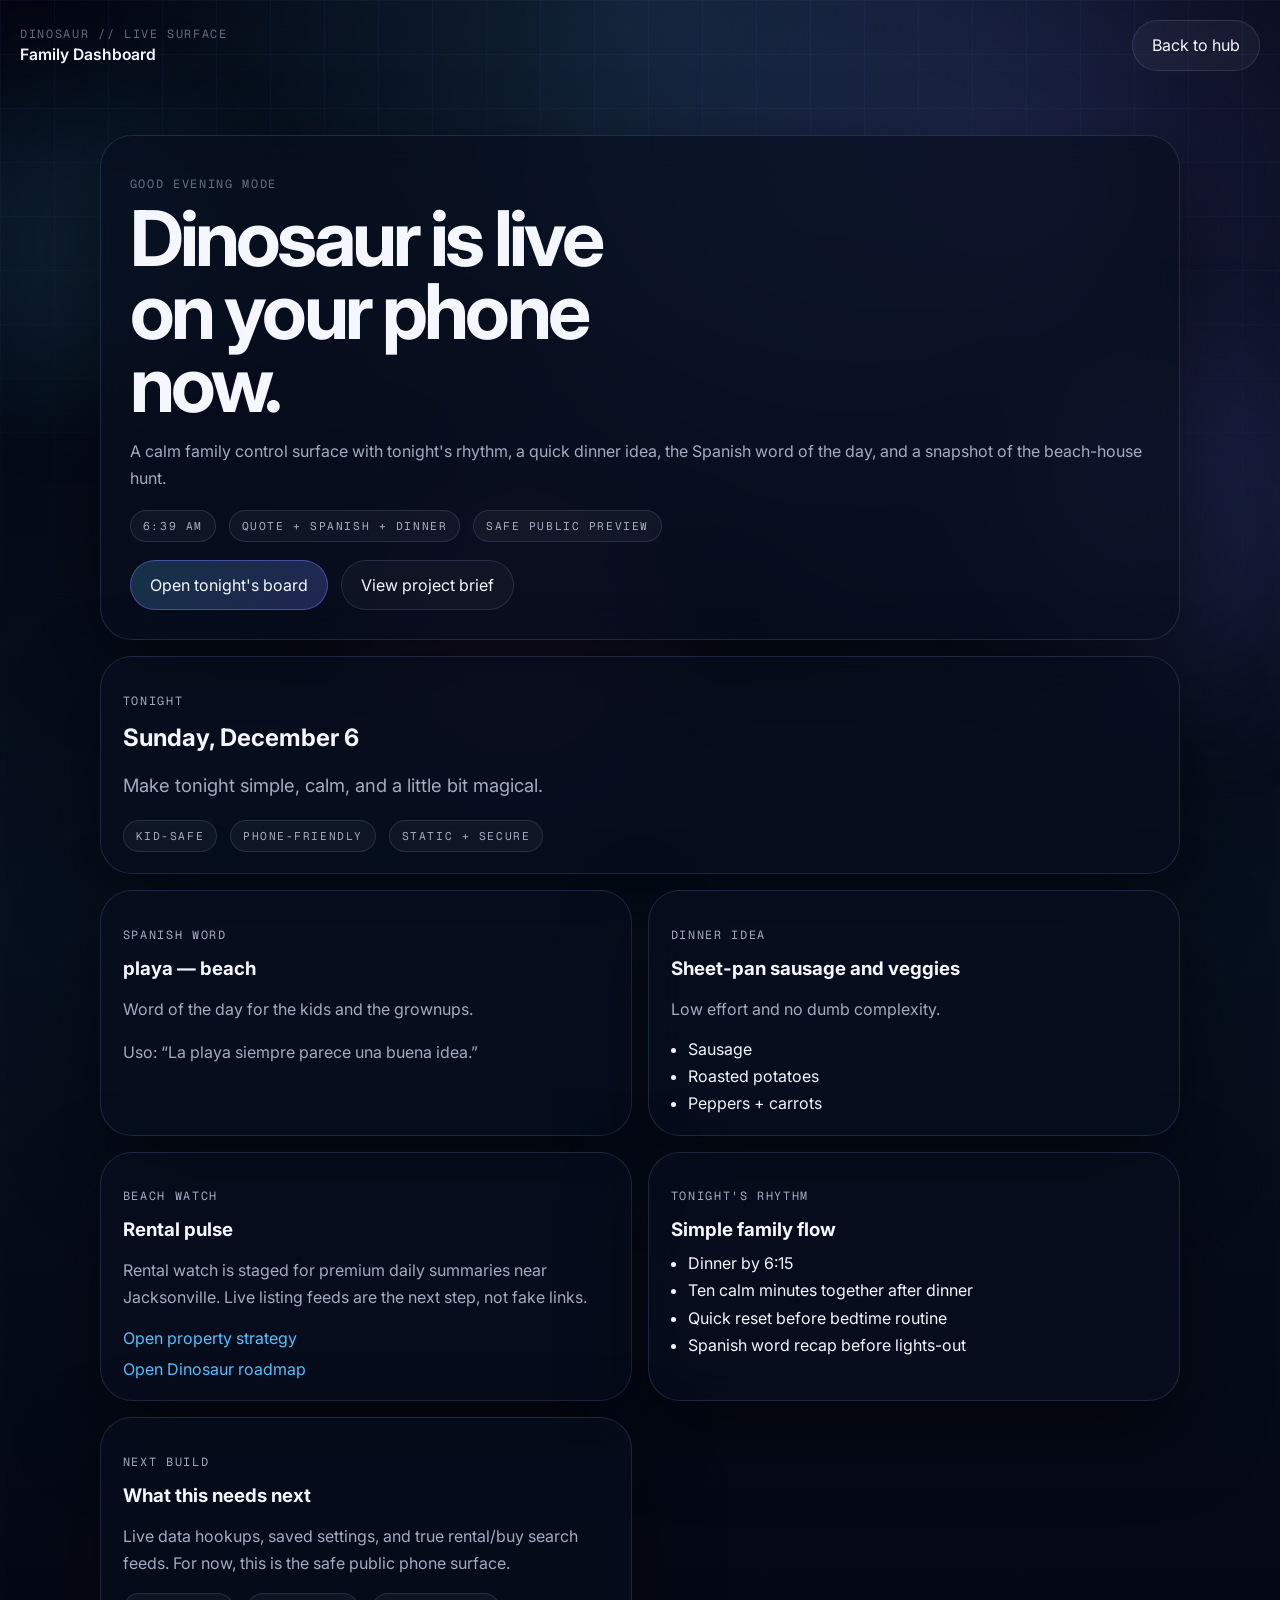
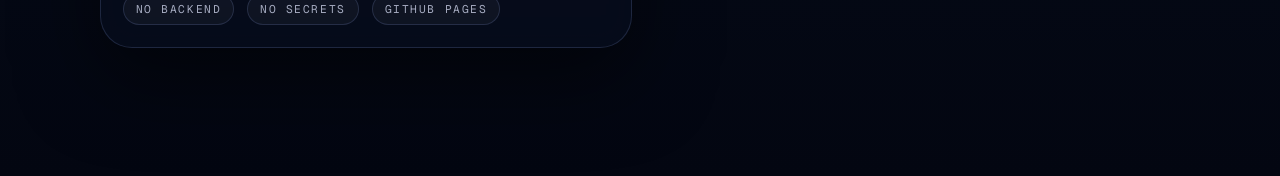
==== dinosaur.html @ cd4adabe "Launch phone-ready Dinosaur live surface" ====
<!DOCTYPE html>
<html lang="en">
  <head>
    <meta charset="UTF-8" />
    <meta name="viewport" content="width=device-width, initial-scale=1.0" />
    <title>Dinosaur • Family Dashboard</title>
    <meta
      name="description"
      content="Phone-friendly live Dinosaur surface with family rhythm, quote, Spanish word, dinner, and beach watch snapshots."
    />
    <link rel="preconnect" href="https://fonts.googleapis.com" />
    <link rel="preconnect" href="https://fonts.gstatic.com" crossorigin />
    <link
      href="https://fonts.googleapis.com/css2?family=Inter:wght@400;500;600;700;800&family=Geist+Mono:wght@400;500;700&display=swap"
      rel="stylesheet"
    />
    <link rel="stylesheet" href="./assets/styles.css" />
  </head>
  <body>
    <div class="background-shell" aria-hidden="true">
      <div class="orb orb-a"></div>
      <div class="orb orb-b"></div>
      <div class="orb orb-c"></div>
      <div class="grid-glow"></div>
      <div class="scanlines"></div>
    </div>

    <header class="topbar">
      <div class="brand-lockup">
        <span class="brand-kicker">DINOSAUR // LIVE SURFACE</span>
        <span class="brand-name">Family Dashboard</span>
      </div>
      <a class="top-cta" href="./index.html">Back to hub</a>
    </header>

    <main>
      <section class="dinosaur-shell">
        <section class="dinosaur-hero">
          <p class="section-label">Good evening mode</p>
          <h1>Dinosaur is live on your phone now.</h1>
          <p class="dinosaur-subtitle">
            A calm family control surface with tonight's rhythm, a quick dinner idea,
            the Spanish word of the day, and a snapshot of the beach-house hunt.
          </p>
          <div class="dinosaur-pill-row" id="dinosaur-meta"></div>
          <div class="dinosaur-hero-actions">
            <a class="button button-primary" href="#dinosaur-grid">Open tonight's board</a>
            <a class="button button-secondary" href="./project.html?idea=dinosaur-dashboard">View project brief</a>
          </div>
        </section>

        <section class="dinosaur-grid" id="dinosaur-grid">
          <article class="dino-card dino-card-feature">
            <p class="section-label">Tonight</p>
            <h2 id="dino-date"></h2>
            <p id="dino-quote" class="dino-feature-copy"></p>
            <div class="dino-tag-row">
              <span class="project-status-pill">Kid-safe</span>
              <span class="project-status-pill">Phone-friendly</span>
              <span class="project-status-pill">Static + secure</span>
            </div>
          </article>

          <article class="dino-card">
            <p class="section-label">Spanish word</p>
            <h3 id="dino-spanish-word"></h3>
            <p id="dino-spanish-meaning"></p>
            <p id="dino-spanish-usage" class="dino-muted"></p>
          </article>

          <article class="dino-card">
            <p class="section-label">Dinner idea</p>
            <h3 id="dino-dinner-title"></h3>
            <p id="dino-dinner-description"></p>
            <ul class="dino-list" id="dino-dinner-list"></ul>
          </article>

          <article class="dino-card">
            <p class="section-label">Beach watch</p>
            <h3>Rental pulse</h3>
            <p id="dino-rental-summary"></p>
            <div class="dino-link-stack">
              <a href="./project.html?idea=beach-house-hunter">Open property strategy</a>
              <a href="./project.html?idea=dinosaur-dashboard">Open Dinosaur roadmap</a>
            </div>
          </article>

          <article class="dino-card">
            <p class="section-label">Tonight's rhythm</p>
            <h3>Simple family flow</h3>
            <ul class="dino-list" id="dino-rhythm-list"></ul>
          </article>

          <article class="dino-card">
            <p class="section-label">Next build</p>
            <h3>What this needs next</h3>
            <p>
              Live data hookups, saved settings, and true rental/buy search feeds. For now,
              this is the safe public phone surface.
            </p>
            <div class="dino-tag-row">
              <span class="project-status-pill">No backend</span>
              <span class="project-status-pill">No secrets</span>
              <span class="project-status-pill">GitHub Pages</span>
            </div>
          </article>
        </section>
      </section>
    </main>

    <script src="./assets/dinosaur.js"></script>
  </body>
</html>
---- assets/styles.css ----
:root {
  color-scheme: dark;
  --bg: #050816;
  --bg-2: #0b1227;
  --panel: rgba(8, 14, 30, 0.68);
  --panel-strong: rgba(10, 18, 37, 0.92);
  --text: #f5f7ff;
  --muted: rgba(226, 232, 255, 0.72);
  --soft: rgba(226, 232, 255, 0.44);
  --line: rgba(153, 178, 255, 0.16);
  --line-strong: rgba(153, 178, 255, 0.3);
  --glow-blue: #56c2ff;
  --glow-violet: #7c7cff;
  --glow-pink: #fe5fdd;
  --glow-green: #7df6c9;
  --shadow: 0 30px 80px rgba(0, 0, 0, 0.5);
  --radius: 24px;
  --radius-sm: 18px;
  --max: 1240px;
}

* {
  box-sizing: border-box;
}

html {
  scroll-behavior: smooth;
}

body {
  margin: 0;
  min-height: 100vh;
  font-family: 'Inter', system-ui, sans-serif;
  background:
    radial-gradient(circle at top, rgba(86, 194, 255, 0.15), transparent 30%),
    radial-gradient(circle at 80% 10%, rgba(124, 124, 255, 0.18), transparent 28%),
    linear-gradient(180deg, #030611 0%, #07101f 52%, #030611 100%);
  color: var(--text);
  overflow-x: hidden;
}

.hidden {
  display: none !important;
}

button,
a {
  font: inherit;
}

.background-shell {
  inset: 0;
  pointer-events: none;
  position: fixed;
  z-index: -1;
}

.orb {
  position: absolute;
  border-radius: 999px;
  filter: blur(60px);
  opacity: 0.5;
}

.orb-a {
  top: 6rem;
  left: -4rem;
  width: 18rem;
  height: 18rem;
  background: rgba(86, 194, 255, 0.22);
}

.orb-b {
  top: 22rem;
  right: -5rem;
  width: 22rem;
  height: 22rem;
  background: rgba(124, 124, 255, 0.2);
}

.orb-c {
  bottom: 8rem;
  left: 28%;
  width: 20rem;
  height: 20rem;
  background: rgba(254, 95, 221, 0.12);
}

.grid-glow {
  position: absolute;
  inset: 0;
  background-image:
    linear-gradient(rgba(110, 143, 255, 0.08) 1px, transparent 1px),
    linear-gradient(90deg, rgba(110, 143, 255, 0.08) 1px, transparent 1px);
  background-size: 54px 54px;
  mask-image: linear-gradient(180deg, rgba(255, 255, 255, 0.7), transparent 90%);
}

.scanlines {
  position: absolute;
  inset: 0;
  background: linear-gradient(
    180deg,
    rgba(255, 255, 255, 0.03) 0%,
    rgba(255, 255, 255, 0) 4%,
    rgba(255, 255, 255, 0) 96%,
    rgba(255, 255, 255, 0.03) 100%
  );
  background-size: 100% 8px;
  opacity: 0.18;
}

.topbar,
.hero,
.controls-panel,
.ideas-section {
  width: min(calc(100% - 2rem), var(--max));
  margin: 0 auto;
}

.topbar {
  display: flex;
  justify-content: space-between;
  align-items: center;
  padding: 1.25rem 0 0;
}

.brand-lockup {
  display: flex;
  flex-direction: column;
  gap: 0.25rem;
}

.brand-kicker,
.section-label,
.card-category,
.card-priority,
.modal-kicker,
.filter-chip,
.status-pill {
  font-family: 'Geist Mono', ui-monospace, monospace;
  letter-spacing: 0.14em;
  text-transform: uppercase;
}

.brand-kicker,
.section-label,
.modal-kicker {
  color: var(--soft);
  font-size: 0.74rem;
}

.brand-name {
  font-size: 0.98rem;
  font-weight: 600;
}

.top-cta,
.button {
  border: 1px solid var(--line);
  color: var(--text);
  text-decoration: none;
  padding: 0.9rem 1.2rem;
  border-radius: 999px;
  background: rgba(255, 255, 255, 0.04);
  transition: transform 160ms ease, border-color 160ms ease, background 160ms ease;
}

.top-cta:hover,
.button:hover,
.filter-chip:hover,
.idea-card:hover,
.modal-close:hover {
  transform: translateY(-2px);
}

main {
  padding: 2rem 0 4rem;
}

.hero {
  display: grid;
  grid-template-columns: 1.15fr 0.85fr;
  gap: 1.5rem;
  align-items: stretch;
  padding: 3.5rem 0 2rem;
}

.hero-copy,
.hero-panel,
.controls-panel,
.idea-card,
.modal-card {
  backdrop-filter: blur(18px);
  background: var(--panel);
  border: 1px solid var(--line);
  box-shadow: var(--shadow);
}

.hero-copy,
.hero-panel {
  border-radius: 32px;
  padding: 2rem;
}

.eyebrow,
.hero-text,
.section-copy,
.card-body p,
.hero-panel-footer p,
.modal-summary,
.modal-sections p {
  color: var(--muted);
}

.hero h1 {
  margin: 0.75rem 0 1rem;
  font-size: clamp(3rem, 8vw, 6.6rem);
  line-height: 0.94;
  letter-spacing: -0.06em;
  max-width: 10ch;
}

.hero-text {
  max-width: 58ch;
  font-size: 1.06rem;
  line-height: 1.7;
}

.hero-actions {
  display: flex;
  flex-wrap: wrap;
  gap: 0.85rem;
  margin-top: 1.75rem;
}

.button {
  cursor: pointer;
}

.button-primary {
  background: linear-gradient(135deg, rgba(86, 194, 255, 0.2), rgba(124, 124, 255, 0.24));
  border-color: rgba(124, 124, 255, 0.45);
}

.button-secondary {
  background: rgba(255, 255, 255, 0.03);
}

.hero-panel {
  display: flex;
  flex-direction: column;
  justify-content: space-between;
  gap: 1.2rem;
}

.hero-panel-header,
.card-header,
.card-footer,
.hero-metrics,
.section-heading,
.modal-meta {
  display: flex;
  gap: 0.9rem;
}

.hero-panel-header,
.card-header,
.card-footer,
.modal-meta {
  justify-content: space-between;
  align-items: center;
}

.status-pill,
.card-priority,
.card-stage,
.card-ready,
.modal-meta span {
  padding: 0.45rem 0.7rem;
  border-radius: 999px;
  border: 1px solid var(--line);
  background: rgba(255, 255, 255, 0.04);
  color: var(--muted);
  font-size: 0.7rem;
}

.hero-metrics {
  display: grid;
  grid-template-columns: repeat(3, minmax(0, 1fr));
}

.hero-metrics article {
  padding: 1rem;
  border-radius: 20px;
  background: rgba(255, 255, 255, 0.03);
  border: 1px solid rgba(255, 255, 255, 0.06);
}

.metric-label {
  display: block;
  color: var(--soft);
  margin-bottom: 0.55rem;
}

.metric-value {
  font-size: clamp(1.8rem, 3vw, 2.8rem);
}

.controls-panel,
.ideas-section {
  border-radius: 28px;
  padding: 1.5rem;
  margin-top: 1.5rem;
}

.filter-row {
  display: flex;
  flex-wrap: wrap;
  gap: 0.75rem;
  margin-top: 1rem;
}

.filter-chip {
  cursor: pointer;
  border: 1px solid var(--line);
  border-radius: 999px;
  padding: 0.75rem 1rem;
  color: var(--muted);
  background: rgba(255, 255, 255, 0.03);
}

.filter-chip.active {
  color: var(--text);
  border-color: rgba(124, 124, 255, 0.5);
  background: rgba(124, 124, 255, 0.16);
}

.section-heading {
  justify-content: space-between;
  align-items: end;
  margin-bottom: 1rem;
}

.section-heading h2,
.controls-panel h2 {
  margin: 0.35rem 0 0;
  font-size: clamp(1.8rem, 4vw, 2.8rem);
}

.section-copy {
  max-width: 38ch;
  line-height: 1.6;
}

.ideas-grid {
  display: grid;
  grid-template-columns: repeat(12, 1fr);
  gap: 1rem;
}

.idea-card {
  position: relative;
  overflow: hidden;
  grid-column: span 4;
  min-height: 290px;
  padding: 1.2rem;
  border-radius: var(--radius);
  text-align: left;
}

.card-link {
  display: block;
  color: inherit;
  text-decoration: none;
}

.card-glow {
  position: absolute;
  inset: auto -20% -35% auto;
  width: 12rem;
  height: 12rem;
  border-radius: 999px;
  filter: blur(50px);
  opacity: 0.22;
}

.idea-card h3 {
  margin: 0;
  font-size: 1.45rem;
  line-height: 1.1;
}

.card-body {
  position: relative;
  z-index: 1;
  margin-top: 1.1rem;
}

.card-body p {
  line-height: 1.7;
}

.card-header,
.card-footer {
  position: relative;
  z-index: 1;
}

.card-actions {
  position: relative;
  z-index: 1;
  display: flex;
  flex-wrap: wrap;
  gap: 0.75rem;
  margin-top: 1rem;
}

.card-action-primary,
.card-action-secondary {
  border-radius: 999px;
  border: 1px solid var(--line);
  background: rgba(255, 255, 255, 0.04);
  color: var(--text);
  padding: 0.7rem 0.95rem;
  text-decoration: none;
  cursor: pointer;
}

.card-action-primary {
  background: rgba(124, 124, 255, 0.16);
  border-color: rgba(124, 124, 255, 0.44);
}

.card-action-secondary {
  font: inherit;
}

.accent-cyan .card-glow {
  background: rgba(86, 194, 255, 0.95);
}

.accent-violet .card-glow,
.accent-blue .card-glow {
  background: rgba(124, 124, 255, 0.95);
}

.accent-emerald .card-glow {
  background: rgba(125, 246, 201, 0.95);
}

.accent-orange .card-glow {
  background: rgba(255, 173, 81, 0.9);
}

.accent-magenta .card-glow,
.accent-rose .card-glow {
  background: rgba(254, 95, 221, 0.88);
}

.accent-ice .card-glow {
  background: rgba(194, 245, 255, 0.88);
}

.modal-shell {
  position: fixed;
  inset: 0;
  display: grid;
  place-items: center;
  padding: 1rem;
}

.modal-shell.hidden {
  display: none;
}

.modal-backdrop {
  position: absolute;
  inset: 0;
  background: rgba(1, 4, 10, 0.76);
}

.modal-card {
  position: relative;
  width: min(760px, 100%);
  padding: 1.8rem;
  border-radius: 28px;
  background: var(--panel-strong);
  z-index: 1;
}

.modal-close {
  position: absolute;
  top: 1rem;
  right: 1rem;
  width: 2.4rem;
  height: 2.4rem;
  border-radius: 999px;
  border: 1px solid var(--line);
  background: rgba(255, 255, 255, 0.04);
  color: var(--text);
  cursor: pointer;
}

.modal-card h3 {
  margin: 0.4rem 0 0.7rem;
  font-size: clamp(2rem, 5vw, 3rem);
}

.modal-summary {
  font-size: 1.05rem;
  line-height: 1.7;
  max-width: 60ch;
}

.modal-meta {
  flex-wrap: wrap;
  justify-content: start;
  margin: 1rem 0 1.3rem;
}

.modal-sections {
  display: grid;
  gap: 1rem;
}

.modal-sections section {
  border-top: 1px solid rgba(255, 255, 255, 0.08);
  padding-top: 1rem;
}

.modal-sections h4 {
  margin: 0 0 0.5rem;
  font-size: 0.95rem;
}

.project-shell {
  width: min(calc(100% - 2rem), var(--max));
  margin: 0 auto;
  padding: 2rem 0 4rem;
}

.project-hero,
.project-panel {
  backdrop-filter: blur(18px);
  background: var(--panel);
  border: 1px solid var(--line);
  box-shadow: var(--shadow);
  border-radius: 32px;
}

.project-hero {
  position: relative;
  overflow: hidden;
  padding: 2rem;
}

.project-hero::after {
  content: '';
  position: absolute;
  right: -4rem;
  bottom: -5rem;
  width: 18rem;
  height: 18rem;
  border-radius: 999px;
  filter: blur(60px);
  opacity: 0.22;
}

.project-hero.accent-cyan::after { background: rgba(86, 194, 255, 0.95); }
.project-hero.accent-violet::after,
.project-hero.accent-blue::after { background: rgba(124, 124, 255, 0.95); }
.project-hero.accent-emerald::after { background: rgba(125, 246, 201, 0.95); }
.project-hero.accent-orange::after { background: rgba(255, 173, 81, 0.9); }
.project-hero.accent-magenta::after,
.project-hero.accent-rose::after { background: rgba(254, 95, 221, 0.88); }
.project-hero.accent-ice::after { background: rgba(194, 245, 255, 0.88); }

.project-overline,
.project-status-pill {
  font-family: 'Geist Mono', ui-monospace, monospace;
  letter-spacing: 0.14em;
  text-transform: uppercase;
}

.project-overline {
  color: var(--soft);
  font-size: 0.74rem;
}

.project-hero h1 {
  position: relative;
  z-index: 1;
  margin: 0.6rem 0 0.8rem;
  font-size: clamp(2.4rem, 6vw, 5rem);
  line-height: 0.95;
  letter-spacing: -0.05em;
  max-width: 12ch;
}

.project-summary,
.project-panel p {
  position: relative;
  z-index: 1;
  color: var(--muted);
  line-height: 1.7;
}

.project-status-row,
.project-cta-row {
  position: relative;
  z-index: 1;
  display: flex;
  flex-wrap: wrap;
  gap: 0.8rem;
}

.project-status-row {
  margin: 1.25rem 0;
}

.project-status-pill {
  padding: 0.5rem 0.75rem;
  border-radius: 999px;
  border: 1px solid var(--line);
  background: rgba(255, 255, 255, 0.04);
  color: var(--muted);
  font-size: 0.7rem;
}

.project-detail-grid {
  display: grid;
  grid-template-columns: repeat(2, minmax(0, 1fr));
  gap: 1rem;
  margin-top: 1rem;
}

.project-panel {
  padding: 1.4rem;
}

.project-panel h2 {
  margin: 0.35rem 0 0.7rem;
  font-size: 1.35rem;
}

.dinosaur-shell {
  width: min(calc(100% - 2rem), 1080px);
  margin: 0 auto;
  padding: 2rem 0 4rem;
}

.dinosaur-hero,
.dino-card {
  backdrop-filter: blur(18px);
  background: var(--panel);
  border: 1px solid var(--line);
  box-shadow: var(--shadow);
  border-radius: 32px;
}

.dinosaur-hero {
  padding: 1.8rem;
}

.dinosaur-hero h1 {
  margin: 0.45rem 0 0.75rem;
  font-size: clamp(2.4rem, 8vw, 4.8rem);
  line-height: 0.95;
  letter-spacing: -0.05em;
  max-width: 10ch;
}

.dinosaur-subtitle,
.dino-card p,
.dino-muted {
  color: var(--muted);
  line-height: 1.7;
}

.dinosaur-pill-row,
.dino-tag-row,
.dinosaur-hero-actions {
  display: flex;
  flex-wrap: wrap;
  gap: 0.8rem;
}

.dinosaur-pill-row,
.dinosaur-hero-actions {
  margin-top: 1.1rem;
}

.dinosaur-grid {
  display: grid;
  grid-template-columns: repeat(2, minmax(0, 1fr));
  gap: 1rem;
  margin-top: 1rem;
}

.dino-card {
  padding: 1.35rem;
}

.dino-card-feature {
  grid-column: span 2;
}

.dino-card h2,
.dino-card h3 {
  margin: 0.35rem 0 0.65rem;
}

.dino-feature-copy {
  font-size: 1.15rem;
  max-width: 48ch;
}

.dino-list {
  margin: 0.75rem 0 0;
  padding-left: 1.1rem;
  color: var(--text);
}

.dino-list li + li {
  margin-top: 0.45rem;
}

.dino-link-stack {
  display: flex;
  flex-direction: column;
  gap: 0.7rem;
  margin-top: 1rem;
}

.dino-link-stack a {
  color: var(--glow-blue);
  text-decoration: none;
}

@media (max-width: 1100px) {
  .hero {
    grid-template-columns: 1fr;
  }

  .ideas-grid {
    grid-template-columns: repeat(6, 1fr);
  }

  .idea-card {
    grid-column: span 3;
  }
}

@media (max-width: 780px) {
  .topbar {
    flex-direction: column;
    align-items: start;
    gap: 1rem;
  }

  .hero-copy,
  .hero-panel,
  .controls-panel,
  .ideas-section,
  .modal-card {
    padding: 1.25rem;
    border-radius: 24px;
  }

  .hero h1 {
    max-width: 12ch;
  }

  .hero-metrics {
    grid-template-columns: 1fr;
  }

  .section-heading {
    flex-direction: column;
    align-items: start;
  }

  .ideas-grid {
    grid-template-columns: 1fr;
  }

  .idea-card {
    grid-column: auto;
    min-height: 250px;
  }

  .project-hero,
  .project-panel {
    padding: 1.25rem;
    border-radius: 24px;
  }

  .project-detail-grid {
    grid-template-columns: 1fr;
  }

  .dinosaur-hero,
  .dino-card {
    padding: 1.2rem;
    border-radius: 24px;
  }

  .dinosaur-grid {
    grid-template-columns: 1fr;
  }

  .dino-card-feature {
    grid-column: auto;
  }
}
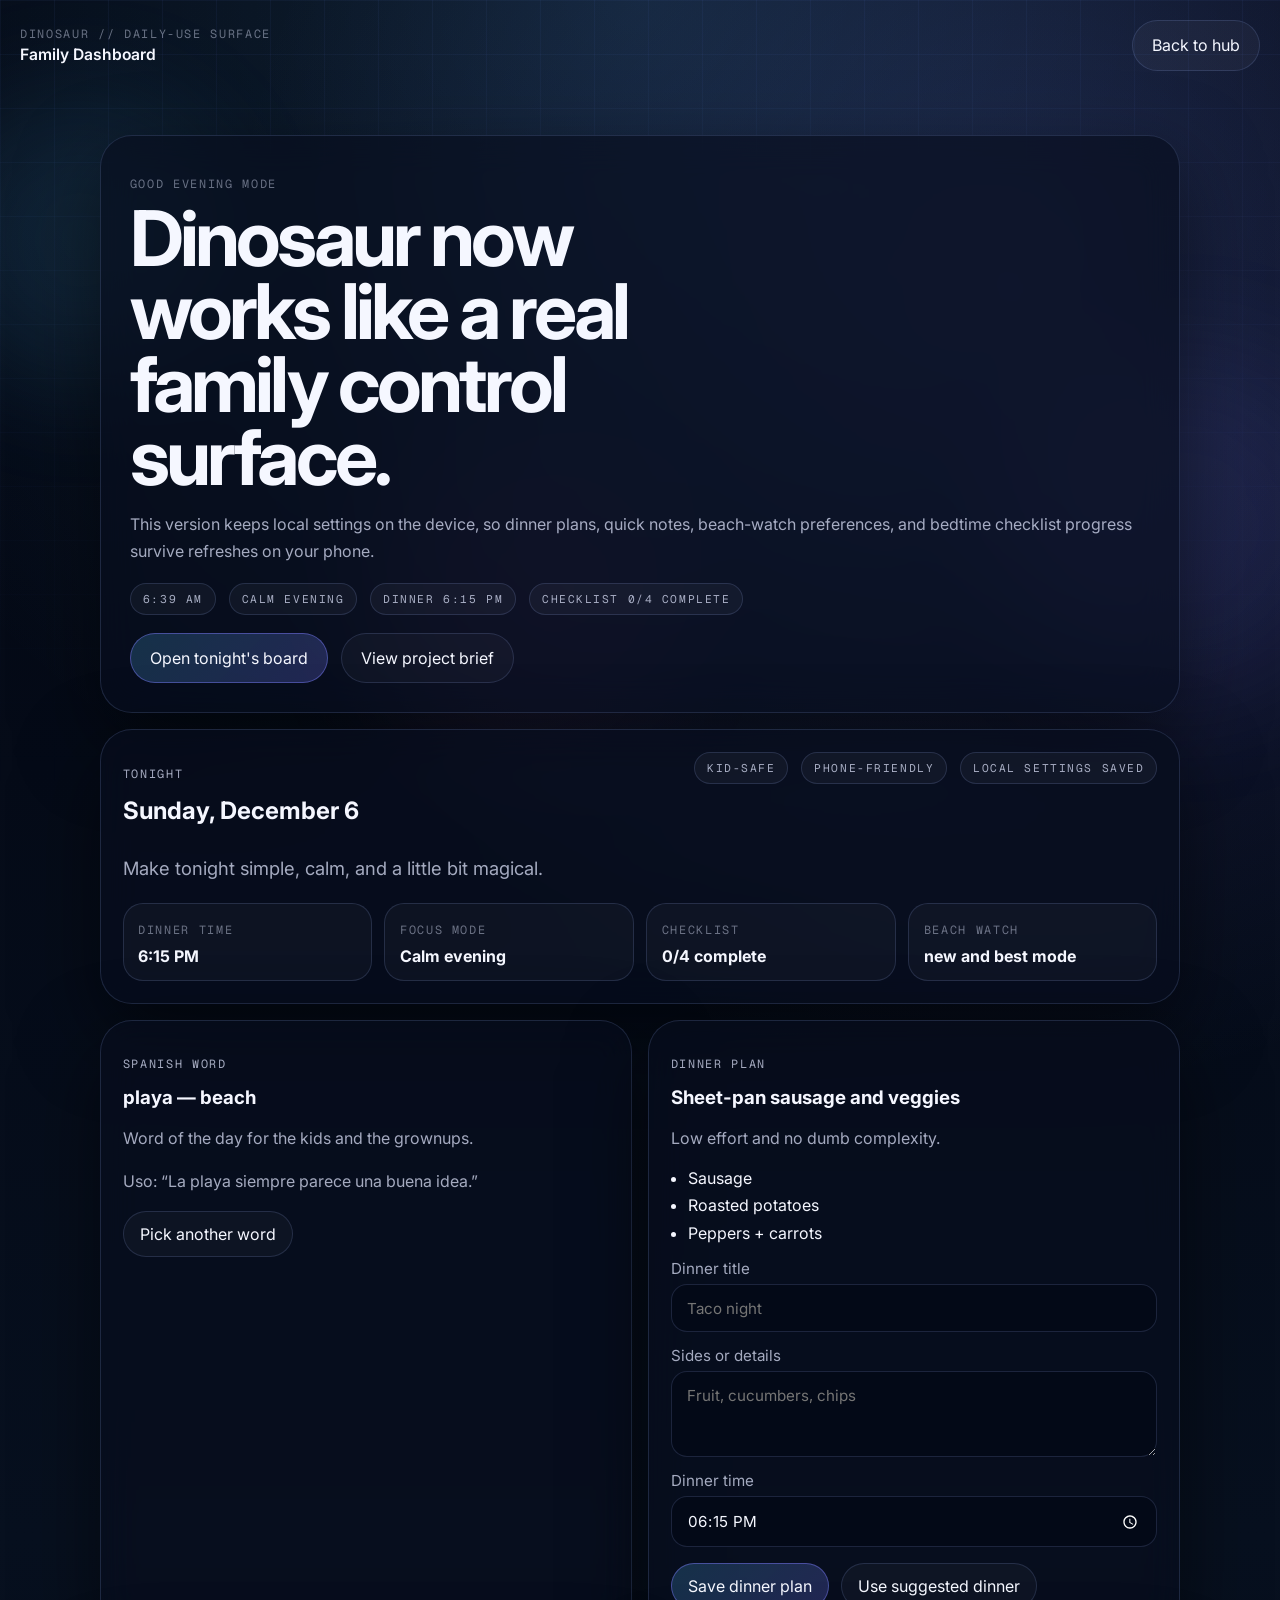
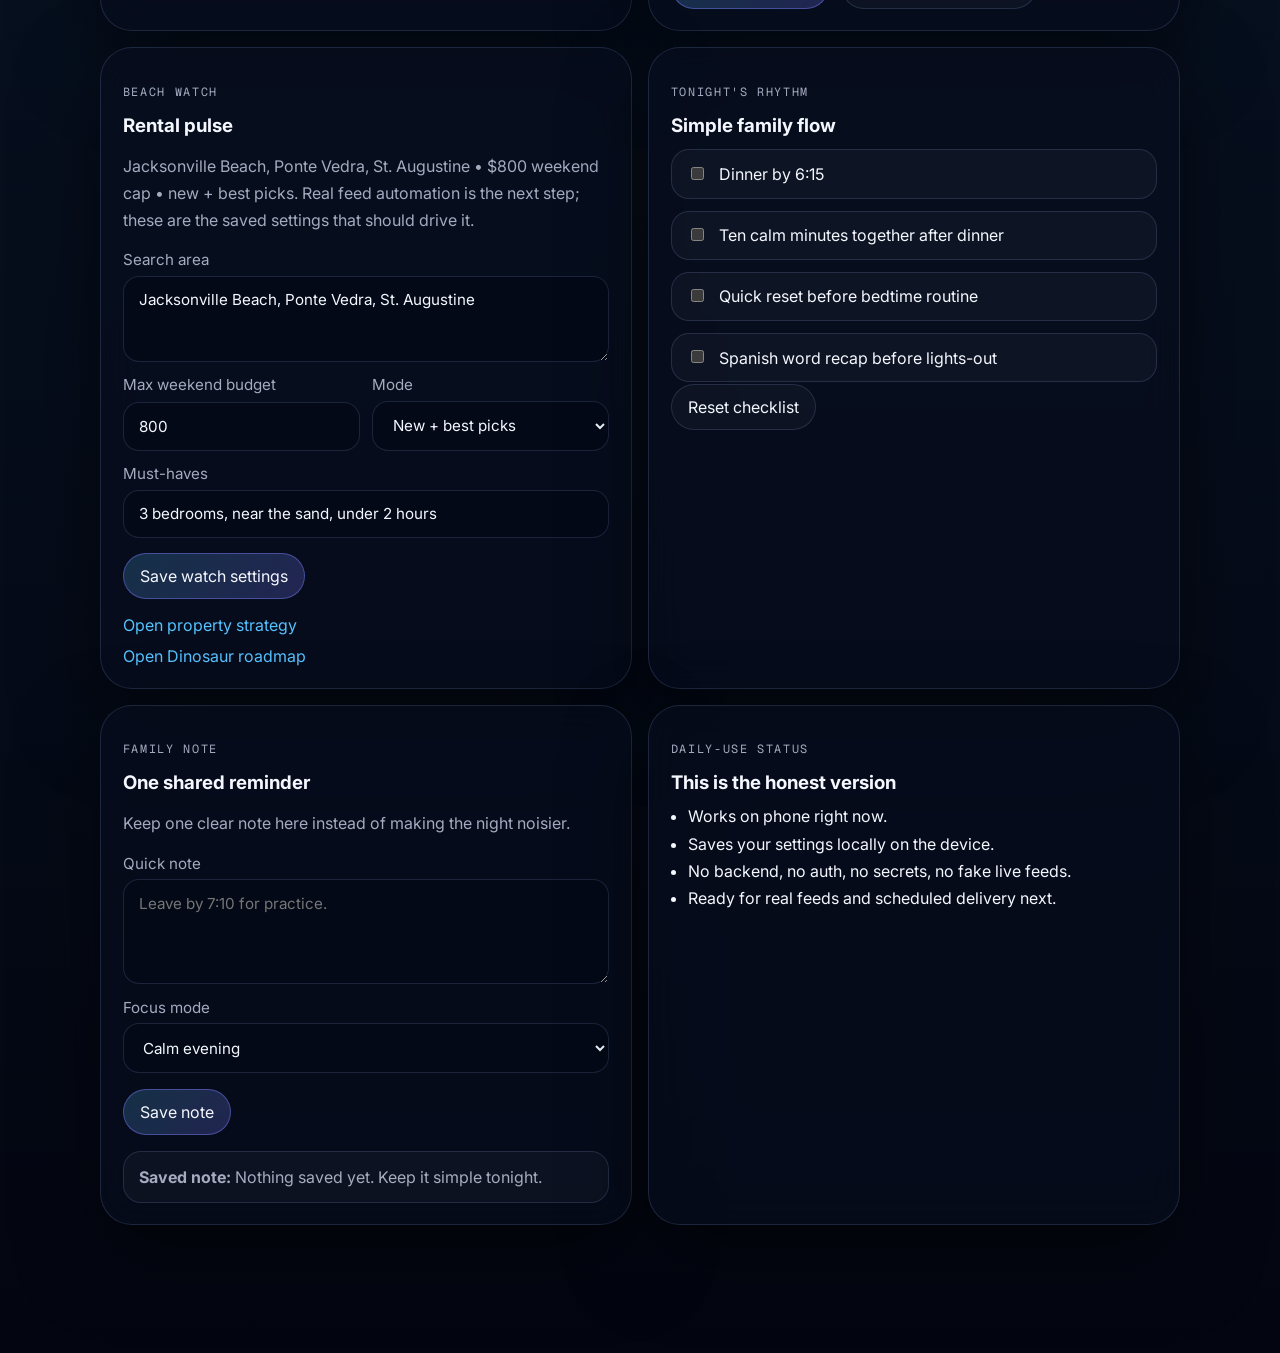
==== commit 2d8afec1: "Make Dinosaur a real daily-use phone dashboard" ====
--- a/dinosaur.html
+++ b/dinosaur.html
@@ -6,7 +6,7 @@
     <title>Dinosaur • Family Dashboard</title>
     <meta
       name="description"
-      content="Phone-friendly live Dinosaur surface with family rhythm, quote, Spanish word, dinner, and beach watch snapshots."
+      content="Phone-friendly live Dinosaur surface with saved dinner planning, family rhythm, Spanish word, quick notes, and beach-watch settings."
     />
     <link rel="preconnect" href="https://fonts.googleapis.com" />
     <link rel="preconnect" href="https://fonts.gstatic.com" crossorigin />
@@ -27,7 +27,7 @@
 
     <header class="topbar">
       <div class="brand-lockup">
-        <span class="brand-kicker">DINOSAUR // LIVE SURFACE</span>
+        <span class="brand-kicker">DINOSAUR // DAILY-USE SURFACE</span>
         <span class="brand-name">Family Dashboard</span>
       </div>
       <a class="top-cta" href="./index.html">Back to hub</a>
@@ -37,10 +37,10 @@
       <section class="dinosaur-shell">
         <section class="dinosaur-hero">
           <p class="section-label">Good evening mode</p>
-          <h1>Dinosaur is live on your phone now.</h1>
+          <h1>Dinosaur now works like a real family control surface.</h1>
           <p class="dinosaur-subtitle">
-            A calm family control surface with tonight's rhythm, a quick dinner idea,
-            the Spanish word of the day, and a snapshot of the beach-house hunt.
+            This version keeps local settings on the device, so dinner plans, quick notes,
+            beach-watch preferences, and bedtime checklist progress survive refreshes on your phone.
           </p>
           <div class="dinosaur-pill-row" id="dinosaur-meta"></div>
           <div class="dinosaur-hero-actions">
@@ -51,13 +51,35 @@
 
         <section class="dinosaur-grid" id="dinosaur-grid">
           <article class="dino-card dino-card-feature">
-            <p class="section-label">Tonight</p>
-            <h2 id="dino-date"></h2>
+            <div class="dino-card-headline">
+              <div>
+                <p class="section-label">Tonight</p>
+                <h2 id="dino-date"></h2>
+              </div>
+              <div class="dino-inline-pills">
+                <span class="project-status-pill">Kid-safe</span>
+                <span class="project-status-pill">Phone-friendly</span>
+                <span class="project-status-pill">Local settings saved</span>
+              </div>
+            </div>
             <p id="dino-quote" class="dino-feature-copy"></p>
-            <div class="dino-tag-row">
-              <span class="project-status-pill">Kid-safe</span>
-              <span class="project-status-pill">Phone-friendly</span>
-              <span class="project-status-pill">Static + secure</span>
+            <div class="dino-snapshot-grid">
+              <div class="dino-snapshot">
+                <span class="section-label">Dinner time</span>
+                <strong id="dino-dinner-time-display"></strong>
+              </div>
+              <div class="dino-snapshot">
+                <span class="section-label">Focus mode</span>
+                <strong id="dino-focus-display"></strong>
+              </div>
+              <div class="dino-snapshot">
+                <span class="section-label">Checklist</span>
+                <strong id="dino-checklist-progress"></strong>
+              </div>
+              <div class="dino-snapshot">
+                <span class="section-label">Beach watch</span>
+                <strong id="dino-property-summary-short"></strong>
+              </div>
             </div>
           </article>
 
@@ -66,19 +88,65 @@
             <h3 id="dino-spanish-word"></h3>
             <p id="dino-spanish-meaning"></p>
             <p id="dino-spanish-usage" class="dino-muted"></p>
-          </article>
-
-          <article class="dino-card">
-            <p class="section-label">Dinner idea</p>
+            <button class="button button-secondary dino-button-small" id="dino-refresh-spanish" type="button">Pick another word</button>
+          </article>
+
+          <article class="dino-card">
+            <p class="section-label">Dinner plan</p>
             <h3 id="dino-dinner-title"></h3>
             <p id="dino-dinner-description"></p>
             <ul class="dino-list" id="dino-dinner-list"></ul>
+            <form class="dino-form" id="dino-dinner-form">
+              <label>
+                Dinner title
+                <input id="dino-dinner-input" name="dinnerTitle" type="text" maxlength="120" placeholder="Taco night" />
+              </label>
+              <label>
+                Sides or details
+                <textarea id="dino-dinner-sides-input" name="dinnerSides" rows="3" maxlength="240" placeholder="Fruit, cucumbers, chips"></textarea>
+              </label>
+              <label>
+                Dinner time
+                <input id="dino-dinner-time-input" name="dinnerTime" type="time" />
+              </label>
+              <div class="dino-form-actions">
+                <button class="button button-primary dino-button-small" type="submit">Save dinner plan</button>
+                <button class="button button-secondary dino-button-small" id="dino-reset-dinner" type="button">Use suggested dinner</button>
+              </div>
+            </form>
           </article>
 
           <article class="dino-card">
             <p class="section-label">Beach watch</p>
             <h3>Rental pulse</h3>
             <p id="dino-rental-summary"></p>
+            <form class="dino-form" id="dino-property-form">
+              <label>
+                Search area
+                <textarea id="dino-property-area-input" name="propertyArea" rows="3" maxlength="220" placeholder="Jacksonville Beach, Ponte Vedra, St. Augustine"></textarea>
+              </label>
+              <div class="dino-form-grid">
+                <label>
+                  Max weekend budget
+                  <input id="dino-property-budget-input" name="propertyBudget" type="number" min="100" step="50" placeholder="800" />
+                </label>
+                <label>
+                  Mode
+                  <select id="dino-property-mode-input" name="propertyMode">
+                    <option value="new-and-best">New + best picks</option>
+                    <option value="new-only">Only new matches</option>
+                    <option value="planning">Planning / later</option>
+                  </select>
+                </label>
+              </div>
+              <label>
+                Must-haves
+                <input id="dino-property-notes-input" name="propertyNotes" type="text" maxlength="180" placeholder="3 bedrooms, near sand, under 2 hours" />
+              </label>
+              <div class="dino-form-actions">
+                <button class="button button-primary dino-button-small" type="submit">Save watch settings</button>
+              </div>
+            </form>
             <div class="dino-link-stack">
               <a href="./project.html?idea=beach-house-hunter">Open property strategy</a>
               <a href="./project.html?idea=dinosaur-dashboard">Open Dinosaur roadmap</a>
@@ -88,26 +156,51 @@
           <article class="dino-card">
             <p class="section-label">Tonight's rhythm</p>
             <h3>Simple family flow</h3>
-            <ul class="dino-list" id="dino-rhythm-list"></ul>
-          </article>
-
-          <article class="dino-card">
-            <p class="section-label">Next build</p>
-            <h3>What this needs next</h3>
-            <p>
-              Live data hookups, saved settings, and true rental/buy search feeds. For now,
-              this is the safe public phone surface.
-            </p>
-            <div class="dino-tag-row">
-              <span class="project-status-pill">No backend</span>
-              <span class="project-status-pill">No secrets</span>
-              <span class="project-status-pill">GitHub Pages</span>
-            </div>
+            <div class="dino-checklist" id="dino-checklist"></div>
+            <div class="dino-form-actions">
+              <button class="button button-secondary dino-button-small" id="dino-reset-checklist" type="button">Reset checklist</button>
+            </div>
+          </article>
+
+          <article class="dino-card">
+            <p class="section-label">Family note</p>
+            <h3>One shared reminder</h3>
+            <p class="dino-muted">Keep one clear note here instead of making the night noisier.</p>
+            <form class="dino-form" id="dino-note-form">
+              <label>
+                Quick note
+                <textarea id="dino-note-input" name="quickNote" rows="4" maxlength="280" placeholder="Leave by 7:10 for practice."></textarea>
+              </label>
+              <label>
+                Focus mode
+                <select id="dino-focus-input" name="focusMode">
+                  <option value="calm">Calm evening</option>
+                  <option value="reset">Reset the house</option>
+                  <option value="adventure">Mini adventure</option>
+                  <option value="early-bed">Early bedtime push</option>
+                </select>
+              </label>
+              <div class="dino-form-actions">
+                <button class="button button-primary dino-button-small" type="submit">Save note</button>
+              </div>
+            </form>
+            <div class="dino-note-preview" id="dino-note-preview"></div>
+          </article>
+
+          <article class="dino-card">
+            <p class="section-label">Daily-use status</p>
+            <h3>This is the honest version</h3>
+            <ul class="dino-list">
+              <li>Works on phone right now.</li>
+              <li>Saves your settings locally on the device.</li>
+              <li>No backend, no auth, no secrets, no fake live feeds.</li>
+              <li>Ready for real feeds and scheduled delivery next.</li>
+            </ul>
           </article>
         </section>
       </section>
     </main>
 
-    <script src="./assets/dinosaur.js"></script>
+    <script type="module" src="./assets/dinosaur.js"></script>
   </body>
 </html>
--- a/assets/styles.css
+++ b/assets/styles.css
@@ -738,6 +738,117 @@
   text-decoration: none;
 }
 
+.dino-card-headline,
+.dino-inline-pills,
+.dino-snapshot-grid,
+.dino-form-grid,
+.dino-form-actions {
+  display: flex;
+  flex-wrap: wrap;
+  gap: 0.8rem;
+}
+
+.dino-card-headline {
+  justify-content: space-between;
+  align-items: flex-start;
+}
+
+.dino-inline-pills {
+  justify-content: flex-end;
+}
+
+.dino-snapshot-grid {
+  display: grid;
+  grid-template-columns: repeat(4, minmax(0, 1fr));
+  gap: 0.8rem;
+  margin-top: 1.1rem;
+}
+
+.dino-snapshot {
+  border: 1px solid var(--line);
+  border-radius: 20px;
+  padding: 0.9rem;
+  background: rgba(255, 255, 255, 0.03);
+}
+
+.dino-snapshot strong {
+  display: block;
+  margin-top: 0.45rem;
+  font-size: 1rem;
+}
+
+.dino-form {
+  display: grid;
+  gap: 0.85rem;
+  margin-top: 1rem;
+}
+
+.dino-form label {
+  display: grid;
+  gap: 0.4rem;
+  color: var(--muted);
+  font-size: 0.95rem;
+}
+
+.dino-form input,
+.dino-form textarea,
+.dino-form select {
+  width: 100%;
+  border-radius: 16px;
+  border: 1px solid var(--line);
+  background: rgba(4, 10, 23, 0.88);
+  color: var(--text);
+  padding: 0.85rem 0.95rem;
+  font: inherit;
+}
+
+.dino-form textarea {
+  resize: vertical;
+}
+
+.dino-form-grid {
+  display: grid;
+  grid-template-columns: repeat(2, minmax(0, 1fr));
+  gap: 0.8rem;
+}
+
+.dino-form-actions {
+  margin-top: 0.1rem;
+}
+
+.dino-button-small {
+  padding: 0.75rem 1rem;
+}
+
+.dino-checklist {
+  display: grid;
+  gap: 0.75rem;
+  margin-top: 0.8rem;
+}
+
+.dino-check-item {
+  display: flex;
+  gap: 0.75rem;
+  align-items: flex-start;
+  border: 1px solid var(--line);
+  border-radius: 18px;
+  padding: 0.85rem 0.95rem;
+  background: rgba(255, 255, 255, 0.03);
+}
+
+.dino-check-item input {
+  margin-top: 0.18rem;
+}
+
+.dino-note-preview {
+  margin-top: 1rem;
+  border: 1px solid var(--line);
+  border-radius: 18px;
+  padding: 0.95rem;
+  color: var(--muted);
+  background: rgba(255, 255, 255, 0.03);
+}
+
 @media (max-width: 1100px) {
   .hero {
     grid-template-columns: 1fr;
@@ -810,6 +921,11 @@
     grid-template-columns: 1fr;
   }
 
+  .dino-snapshot-grid,
+  .dino-form-grid {
+    grid-template-columns: 1fr;
+  }
+
   .dino-card-feature {
     grid-column: auto;
   }
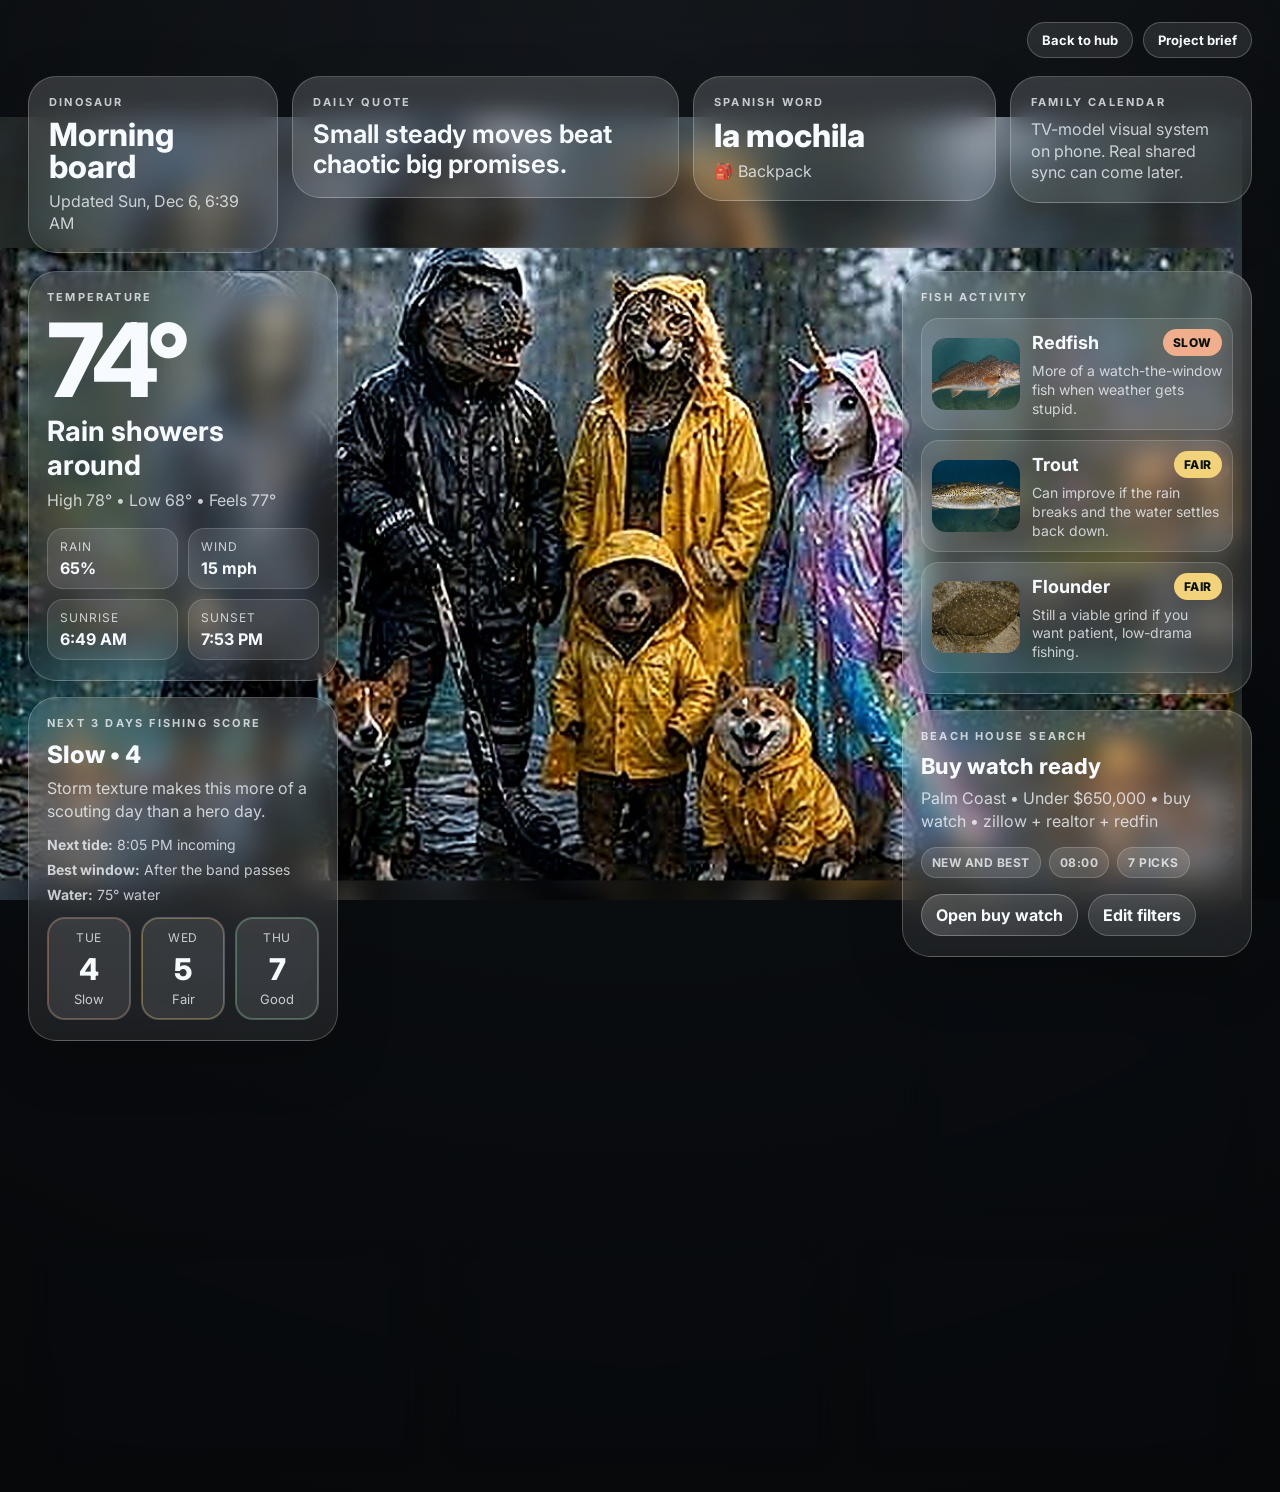
==== commit bcd7e361: "Port public Dinosaur page to the real TV visual model" ====
--- a/dinosaur.html
+++ b/dinosaur.html
@@ -1,206 +1,611 @@
-<!DOCTYPE html>
+<!doctype html>
 <html lang="en">
-  <head>
-    <meta charset="UTF-8" />
-    <meta name="viewport" content="width=device-width, initial-scale=1.0" />
-    <title>Dinosaur • Family Dashboard</title>
-    <meta
-      name="description"
-      content="Phone-friendly live Dinosaur surface with saved dinner planning, family rhythm, Spanish word, quick notes, and beach-watch settings."
-    />
-    <link rel="preconnect" href="https://fonts.googleapis.com" />
-    <link rel="preconnect" href="https://fonts.gstatic.com" crossorigin />
-    <link
-      href="https://fonts.googleapis.com/css2?family=Inter:wght@400;500;600;700;800&family=Geist+Mono:wght@400;500;700&display=swap"
-      rel="stylesheet"
-    />
-    <link rel="stylesheet" href="./assets/styles.css" />
-  </head>
-  <body>
-    <div class="background-shell" aria-hidden="true">
-      <div class="orb orb-a"></div>
-      <div class="orb orb-b"></div>
-      <div class="orb orb-c"></div>
-      <div class="grid-glow"></div>
-      <div class="scanlines"></div>
+<head>
+  <meta charset="utf-8">
+  <meta name="viewport" content="width=device-width, initial-scale=1, viewport-fit=cover">
+  <title>Dinosaur</title>
+  <meta name="theme-color" content="#0f1317">
+  <meta name="apple-mobile-web-app-capable" content="yes">
+  <meta name="apple-mobile-web-app-status-bar-style" content="black-translucent">
+  <meta name="apple-mobile-web-app-title" content="Dinosaur">
+  <meta name="mobile-web-app-capable" content="yes">
+  <meta name="description" content="Dinosaur is Drake's clean fullscreen family dashboard, ported to phone with the same TV model visual system.">
+  <link rel="preconnect" href="https://fonts.googleapis.com">
+  <link rel="preconnect" href="https://fonts.gstatic.com" crossorigin>
+  <link href="https://fonts.googleapis.com/css2?family=Inter:wght@400;500;600;700;800&display=swap" rel="stylesheet">
+  <style>
+    :root {
+      --bg: #0f1317;
+      --panel: rgba(255, 255, 255, 0.16);
+      --panel-soft: rgba(255, 255, 255, 0.12);
+      --line: rgba(255, 255, 255, 0.24);
+      --text: #f7fbff;
+      --muted: rgba(247, 251, 255, 0.76);
+      --accent: #d9ecff;
+      --good: #9ee2b3;
+      --fair: #f2d37a;
+      --slow: #f1ae8c;
+      --danger: #ff9f9f;
+      --shadow: rgba(0, 0, 0, 0.22);
+    }
+    * { box-sizing: border-box; }
+    html, body {
+      margin: 0;
+      width: 100%;
+      min-height: 100%;
+      font-family: Inter, system-ui, -apple-system, BlinkMacSystemFont, "Segoe UI", sans-serif;
+      background:
+        var(--wallpaper-art, var(--scene-art, none)) center center / cover no-repeat fixed,
+        radial-gradient(circle at top, rgba(18, 22, 27, 0.92) 0%, rgba(10, 13, 16, 0.96) 52%, rgba(6, 8, 10, 1) 100%);
+      color: var(--text);
+    }
+    @media (pointer: fine) {
+      html, body, body * {
+        cursor: url('./assets/dino-claw-cursor.svg') 6 2, auto;
+      }
+    }
+    button, a, summary, [role="button"], label[for], .watch-chip, .watch-action, .watch-close, .watch-tab {
+      cursor: url('./assets/dino-claw-cursor.svg') 6 2, pointer;
+    }
+    input, textarea, select {
+      cursor: text !important;
+    }
+    body::before {
+      content: '';
+      position: fixed;
+      inset: 0;
+      background:
+        radial-gradient(circle at 50% 48%, rgba(255, 255, 255, 0.08), transparent 42%),
+        linear-gradient(to right, rgba(4, 6, 8, 0.16), rgba(4, 6, 8, 0.02) 18%, rgba(4, 6, 8, 0.02) 82%, rgba(4, 6, 8, 0.16)),
+        linear-gradient(to bottom, rgba(4, 6, 8, 0.10), rgba(4, 6, 8, 0.01) 24%, rgba(4, 6, 8, 0.04) 74%, rgba(4, 6, 8, 0.12));
+      pointer-events: none;
+    }
+    .wallpaper-stage {
+      position: fixed;
+      inset: 0;
+      z-index: 0;
+      pointer-events: none;
+      overflow: hidden;
+    }
+    .wallpaper-image {
+      position: absolute;
+      left: var(--wallpaper-center-x, 42%);
+      top: var(--wallpaper-center-y, 57%);
+      height: var(--wallpaper-height, 88vh);
+      width: auto;
+      max-width: none;
+      transform: translate(-50%, -50%);
+      object-fit: contain;
+      user-select: none;
+      box-shadow: 0 18px 42px rgba(0, 0, 0, 0.12);
+    }
+    .wallpaper-stage::after {
+      content: '';
+      position: absolute;
+      inset: 0;
+      background: linear-gradient(to bottom, rgba(255, 255, 255, 0.01), rgba(255, 255, 255, 0.00));
+    }
+    .app-shell {
+      position: relative;
+      z-index: 1;
+      width: 100%;
+      min-height: 100vh;
+      padding: 22px 28px 22px;
+      display: grid;
+      grid-template-rows: auto 1fr auto;
+      gap: 18px;
+    }
+    .glass {
+      background: linear-gradient(to bottom, rgba(255, 255, 255, 0.16), rgba(255, 255, 255, 0.08));
+      border: 1px solid rgba(255,255,255,0.22);
+      box-shadow: 0 20px 56px rgba(0, 0, 0, 0.18);
+      backdrop-filter: blur(14px) saturate(122%);
+      -webkit-backdrop-filter: blur(14px) saturate(122%);
+    }
+    .top-actions {
+      display: flex;
+      justify-content: flex-end;
+      gap: 10px;
+    }
+    .top-link {
+      display: inline-flex;
+      align-items: center;
+      justify-content: center;
+      border-radius: 999px;
+      padding: 9px 14px;
+      border: 1px solid rgba(255,255,255,0.22);
+      background: rgba(255,255,255,0.10);
+      color: var(--text);
+      text-decoration: none;
+      font-size: 13px;
+      font-weight: 700;
+    }
+    .topband {
+      display: grid;
+      grid-template-columns: 250px 1.15fr .9fr .72fr;
+      gap: 14px;
+      min-height: 108px;
+      align-items: start;
+    }
+    .brand-card, .quote-card, .spanish-card, .calendar-card,
+    .left-column > *, .hero-card, .right-column > *, .notes-card {
+      border-radius: 28px;
+    }
+    .brand-card, .quote-card, .spanish-card, .calendar-card {
+      padding: 18px 20px;
+      min-height: 122px;
+    }
+    .brand-kicker, .section-kicker {
+      font-size: 11px;
+      letter-spacing: .20em;
+      text-transform: uppercase;
+      color: var(--muted);
+      margin-bottom: 10px;
+      font-weight: 700;
+    }
+    .brand-title {
+      font-size: 32px;
+      font-weight: 750;
+      line-height: 1;
+      margin-bottom: 8px;
+    }
+    .brand-copy, .calendar-copy, .quote-text, .spanish-meta {
+      color: var(--muted);
+      line-height: 1.35;
+    }
+    .quote-text {
+      font-size: clamp(22px, 2vw, 31px);
+      color: var(--text);
+      font-weight: 650;
+      line-height: 1.18;
+      text-wrap: balance;
+    }
+    .spanish-word {
+      font-size: clamp(28px, 2.5vw, 42px);
+      font-weight: 800;
+      line-height: 1.05;
+      margin-bottom: 8px;
+    }
+    .calendar-copy { font-size: 16px; }
+    .main-grid {
+      display: grid;
+      grid-template-columns: 310px 1fr 350px;
+      gap: 18px;
+      min-height: 0;
+      align-items: start;
+    }
+    .left-column, .right-column {
+      display: grid;
+      gap: 16px;
+      min-height: 0;
+      align-content: start;
+    }
+    .left-column { grid-column: 1; }
+    .right-column { grid-column: 3; }
+    .weather-card, .fishing-card, .fish-activity-card, .watch-card {
+      padding: 18px 18px 20px;
+    }
+    .temp-value {
+      font-size: clamp(74px, 8vw, 128px);
+      font-weight: 800;
+      line-height: .9;
+      letter-spacing: -.08em;
+      margin-bottom: 8px;
+    }
+    .weather-condition { font-size: 28px; font-weight: 700; }
+    .weather-subline { margin-top: 8px; color: var(--muted); font-size: 16px; }
+    .weather-details {
+      margin-top: 18px;
+      display: grid;
+      grid-template-columns: repeat(2, minmax(0, 1fr));
+      gap: 10px;
+    }
+    .mini-stat {
+      padding: 10px 12px;
+      border-radius: 16px;
+      background: rgba(255,255,255,0.10);
+      border: 1px solid rgba(255,255,255,0.16);
+      display: grid;
+      gap: 4px;
+    }
+    .mini-stat span { font-size: 12px; color: var(--muted); text-transform: uppercase; letter-spacing: .08em; }
+    .mini-stat strong { font-size: 16px; }
+    .fishing-summary {
+      font-size: 24px;
+      font-weight: 800;
+      margin-bottom: 8px;
+    }
+    .fishing-copy { color: var(--muted); line-height: 1.4; margin-bottom: 14px; }
+    .fishing-details {
+      display: grid;
+      gap: 8px;
+      margin-bottom: 14px;
+      color: var(--muted);
+      font-size: 14px;
+    }
+    .fishing-forecast {
+      display: grid;
+      grid-template-columns: repeat(3, minmax(0, 1fr));
+      gap: 10px;
+    }
+    .forecast-day {
+      border-radius: 18px;
+      padding: 12px 10px;
+      background: rgba(255,255,255,0.10);
+      text-align: center;
+      border: 1px solid rgba(255,255,255,0.16);
+    }
+    .forecast-day.good { box-shadow: inset 0 0 0 1px rgba(131,230,165,.35); }
+    .forecast-day.excellent { box-shadow: inset 0 0 0 1px rgba(182,240,130,.45); }
+    .forecast-day.fair { box-shadow: inset 0 0 0 1px rgba(246,211,101,.35); }
+    .forecast-day.slow { box-shadow: inset 0 0 0 1px rgba(245,158,124,.35); }
+    .forecast-day-label { font-size: 12px; text-transform: uppercase; letter-spacing: .08em; color: var(--muted); }
+    .forecast-day-score { font-size: 30px; font-weight: 800; margin: 6px 0 4px; }
+    .forecast-day-copy { font-size: 13px; color: var(--muted); }
+    .hero-card {
+      grid-column: 2;
+      visibility: hidden;
+      pointer-events: none;
+      min-height: 0;
+      margin: 0;
+      padding: 0;
+      border: 0;
+      background: transparent;
+      box-shadow: none;
+      backdrop-filter: none;
+      -webkit-backdrop-filter: none;
+    }
+    .watch-card { position: relative; }
+    .watch-card[data-watch-kind] { cursor: pointer; }
+    .watch-status {
+      font-size: 22px;
+      font-weight: 750;
+      margin-bottom: 8px;
+    }
+    .watch-copy { color: var(--muted); line-height: 1.42; }
+    .watch-pills { display: flex; flex-wrap: wrap; gap: 8px; margin-top: 14px; }
+    .watch-pill { border-radius: 999px; padding: 7px 10px; background: rgba(255,255,255,0.12); border: 1px solid rgba(255,255,255,0.18); color: var(--muted); font-size: 12px; letter-spacing: .04em; text-transform: uppercase; font-weight: 700; }
+    .watch-actions { display: flex; flex-wrap: wrap; gap: 10px; margin-top: 16px; }
+    .watch-button { border: 1px solid rgba(255,255,255,0.22); background: rgba(255,255,255,0.12); color: var(--text); border-radius: 999px; padding: 10px 14px; font: inherit; font-weight: 700; }
+    .watch-button.primary { background: linear-gradient(to right, rgba(255,255,255,0.18), rgba(255,255,255,0.10)); border-color: rgba(255,255,255,0.28); }
+    .fish-activity {
+      display: grid;
+      gap: 10px;
+      margin-top: 14px;
+    }
+    .fish-card {
+      display: grid;
+      grid-template-columns: 88px 1fr;
+      gap: 12px;
+      align-items: center;
+      border-radius: 18px;
+      padding: 10px;
+      background: rgba(255,255,255,0.10);
+      border: 1px solid rgba(255,255,255,0.16);
+    }
+    .fish-thumb {
+      width: 88px;
+      height: 72px;
+      object-fit: cover;
+      border-radius: 14px;
+      background: rgba(255,255,255,0.12);
+    }
+    .fish-title-row {
+      display: flex;
+      justify-content: space-between;
+      align-items: center;
+      gap: 8px;
+    }
+    .fish-title-row h4 { margin: 0; font-size: 18px; }
+    .fish-copy p { margin: 6px 0 0; color: var(--muted); font-size: 14px; line-height: 1.35; }
+    .status-pill {
+      display: inline-flex;
+      align-items: center;
+      justify-content: center;
+      border-radius: 999px;
+      padding: 6px 10px;
+      font-size: 12px;
+      font-weight: 800;
+      letter-spacing: .05em;
+      text-transform: uppercase;
+      color: #08120c;
+      background: var(--good);
+    }
+    .status-pill.fair { background: var(--fair); }
+    .status-pill.slow { background: var(--slow); }
+    .bottom-notes {
+      display: grid;
+      grid-template-columns: repeat(3, minmax(0, 1fr));
+      gap: 16px;
+      min-height: 172px;
+      align-items: stretch;
+    }
+    .notes-card {
+      padding: 18px;
+      display: grid;
+      grid-template-rows: auto 1fr;
+      gap: 10px;
+    }
+    .notes-card textarea {
+      width: 100%;
+      height: 100%;
+      min-height: 132px;
+      resize: none;
+      border: 1px solid rgba(255,255,255,0.18);
+      border-radius: 18px;
+      padding: 14px;
+      background: rgba(255,255,255,0.08);
+      color: var(--text);
+      font: inherit;
+      line-height: 1.4;
+      outline: none;
+    }
+    .notes-card textarea::placeholder { color: rgba(247, 251, 255, 0.42); }
+    .notes-header {
+      display: flex;
+      align-items: center;
+      justify-content: space-between;
+      gap: 12px;
+    }
+    .notes-title { font-size: 24px; font-weight: 800; }
+    .notes-status {
+      font-size: 13px;
+      color: var(--muted);
+      text-align: right;
+    }
+    .notes-status[data-tone='saved'] { color: var(--good); }
+    .notes-status[data-tone='warning'] { color: var(--fair); }
+    .notes-status[data-tone='saving'] { color: var(--accent); }
+    .screen-message {
+      position: fixed;
+      top: 20px;
+      right: 20px;
+      z-index: 20;
+      max-width: 420px;
+      border-radius: 16px;
+      padding: 14px 16px;
+      background: rgba(124, 28, 28, 0.88);
+      color: #fff;
+      box-shadow: 0 12px 30px rgba(0,0,0,.35);
+    }
+    .watch-modal[hidden] { display: none; }
+    .watch-modal { position: fixed; inset: 0; z-index: 40; display: grid; place-items: center; padding: 28px; background: rgba(5, 7, 10, 0.54); backdrop-filter: blur(12px); -webkit-backdrop-filter: blur(12px); }
+    .watch-modal-panel { width: min(1100px, 100%); max-height: min(88vh, 940px); overflow: auto; border-radius: 28px; padding: 22px; background: linear-gradient(to bottom, rgba(18,24,30,0.84), rgba(10,14,18,0.74)); border: 1px solid rgba(255,255,255,0.18); box-shadow: 0 24px 60px rgba(0, 0, 0, 0.28); }
+    .watch-modal-header { display: flex; justify-content: space-between; align-items: flex-start; gap: 16px; margin-bottom: 18px; }
+    .watch-modal-title { margin: 0; font-size: 34px; line-height: 1; }
+    .watch-modal-subtitle { margin: 8px 0 0; color: var(--muted); }
+    .watch-modal-close { border: 1px solid rgba(255,255,255,0.20); background: rgba(255,255,255,0.10); color: var(--text); border-radius: 999px; padding: 10px 14px; font: inherit; font-weight: 800; }
+    .watch-modal-grid { display: grid; grid-template-columns: minmax(280px, 1.1fr) minmax(380px, 1.3fr); gap: 18px; }
+    .watch-modal-section { padding: 18px; border-radius: 22px; background: rgba(255,255,255,0.08); border: 1px solid rgba(255,255,255,0.16); }
+    .watch-modal-section h3 { margin: 0 0 12px; font-size: 18px; }
+    .watch-form-grid { display: grid; grid-template-columns: repeat(2, minmax(0, 1fr)); gap: 12px; }
+    .watch-field { display: grid; gap: 6px; }
+    .watch-field.full { grid-column: 1 / -1; }
+    .watch-field label { font-size: 12px; color: var(--muted); text-transform: uppercase; letter-spacing: .08em; font-weight: 700; }
+    .watch-field input, .watch-field textarea, .watch-field select { width: 100%; border: 1px solid rgba(255,255,255,0.18); border-radius: 14px; padding: 12px 13px; background: rgba(255,255,255,0.09); color: var(--text); font: inherit; outline: none; }
+    .watch-field textarea { min-height: 92px; resize: vertical; }
+    .watch-checkboxes { display: flex; flex-wrap: wrap; gap: 10px; padding-top: 4px; }
+    .watch-checkboxes label { display: inline-flex; align-items: center; gap: 8px; font-size: 14px; color: var(--text); text-transform: none; letter-spacing: 0; font-weight: 600; }
+    .watch-results { display: grid; gap: 12px; }
+    .watch-result-card { display: grid; gap: 8px; border-radius: 18px; padding: 14px; background: rgba(255,255,255,0.08); border: 1px solid rgba(255,255,255,0.16); }
+    .watch-result-title { font-size: 17px; font-weight: 750; }
+    .watch-result-copy, .watch-result-meta { color: var(--muted); line-height: 1.35; }
+    .watch-result-links { display: flex; flex-wrap: wrap; gap: 8px; }
+    .watch-link-button { display: inline-flex; align-items: center; justify-content: center; border-radius: 999px; padding: 9px 12px; border: 1px solid rgba(255,255,255,0.20); background: rgba(255,255,255,0.10); color: var(--text); text-decoration: none; font-size: 13px; font-weight: 700; }
+    .watch-modal-footer { display: flex; justify-content: space-between; align-items: center; gap: 12px; margin-top: 18px; }
+    .watch-modal-status { color: var(--muted); font-size: 14px; }
+    @media (max-width: 1180px) {
+      .main-grid {
+        grid-template-columns: 1fr;
+      }
+      .left-column, .right-column {
+        grid-column: auto;
+      }
+      .wallpaper-image {
+        left: 50%;
+        top: 38%;
+        height: 42vh;
+      }
+    }
+    @media (max-width: 980px) {
+      .topband,
+      .bottom-notes,
+      .watch-modal-grid,
+      .watch-form-grid,
+      .fishing-forecast,
+      .weather-details {
+        grid-template-columns: 1fr;
+      }
+      .app-shell {
+        padding: 14px;
+      }
+      .top-actions {
+        justify-content: stretch;
+      }
+      .top-link {
+        flex: 1 1 0;
+      }
+      .brand-card, .quote-card, .spanish-card, .calendar-card,
+      .left-column > *, .right-column > *, .notes-card, .watch-modal-panel {
+        border-radius: 24px;
+      }
+      .brand-title {
+        font-size: 28px;
+      }
+      .quote-text {
+        font-size: 24px;
+      }
+      .spanish-word {
+        font-size: 32px;
+      }
+      .temp-value {
+        font-size: 80px;
+      }
+      .fish-card {
+        grid-template-columns: 74px 1fr;
+      }
+      .fish-thumb {
+        width: 74px;
+        height: 64px;
+      }
+      .watch-modal {
+        padding: 12px;
+      }
+    }
+  </style>
+</head>
+<body>
+  <div class="wallpaper-stage" aria-hidden="true">
+    <img id="wallpaper-image" class="wallpaper-image" src="./assets/custom/family-sun.jpg" alt="">
+  </div>
+  <div id="screen-message" class="screen-message" hidden></div>
+  <main id="app-shell" class="app-shell" data-state="ready">
+    <div class="top-actions">
+      <a class="top-link" href="./index.html">Back to hub</a>
+      <a class="top-link" href="./project.html?idea=dinosaur-dashboard">Project brief</a>
     </div>
 
-    <header class="topbar">
-      <div class="brand-lockup">
-        <span class="brand-kicker">DINOSAUR // DAILY-USE SURFACE</span>
-        <span class="brand-name">Family Dashboard</span>
+    <section class="topband">
+      <article class="brand-card glass">
+        <div class="brand-kicker">Dinosaur</div>
+        <div class="brand-title">Morning board</div>
+        <div id="as-of" class="brand-copy">Local phone edition</div>
+      </article>
+      <article class="quote-card glass">
+        <div class="section-kicker">Daily quote</div>
+        <div id="quote-text" class="quote-text">Loading quote…</div>
+      </article>
+      <article class="spanish-card glass">
+        <div class="section-kicker">Spanish word</div>
+        <div id="spanish-word" class="spanish-word">Loading word…</div>
+        <div id="spanish-meta" class="spanish-meta">Loading…</div>
+      </article>
+      <article class="calendar-card glass">
+        <div class="section-kicker">Family calendar</div>
+        <div id="calendar-copy" class="calendar-copy">Dinner and family rhythm live here until calendar sync exists.</div>
+      </article>
+    </section>
+
+    <section class="main-grid">
+      <div class="left-column">
+        <article class="weather-card glass">
+          <div class="section-kicker">Temperature</div>
+          <div id="temp-value" class="temp-value">--</div>
+          <div id="weather-condition" class="weather-condition">Loading weather…</div>
+          <div id="weather-subline" class="weather-subline"></div>
+          <div id="weather-details" class="weather-details"></div>
+        </article>
+
+        <article class="fishing-card glass">
+          <div class="section-kicker">Next 3 days fishing score</div>
+          <div id="fishing-summary" class="fishing-summary">Loading fishing…</div>
+          <div id="fishing-copy" class="fishing-copy"></div>
+          <div class="fishing-details">
+            <div><strong>Next tide:</strong> <span id="fishing-detail-tide">--</span></div>
+            <div><strong>Best window:</strong> <span id="fishing-detail-window">--</span></div>
+            <div><strong>Water:</strong> <span id="fishing-detail-water">--</span></div>
+          </div>
+          <div id="fishing-forecast" class="fishing-forecast"></div>
+        </article>
       </div>
-      <a class="top-cta" href="./index.html">Back to hub</a>
-    </header>
-
-    <main>
-      <section class="dinosaur-shell">
-        <section class="dinosaur-hero">
-          <p class="section-label">Good evening mode</p>
-          <h1>Dinosaur now works like a real family control surface.</h1>
-          <p class="dinosaur-subtitle">
-            This version keeps local settings on the device, so dinner plans, quick notes,
-            beach-watch preferences, and bedtime checklist progress survive refreshes on your phone.
-          </p>
-          <div class="dinosaur-pill-row" id="dinosaur-meta"></div>
-          <div class="dinosaur-hero-actions">
-            <a class="button button-primary" href="#dinosaur-grid">Open tonight's board</a>
-            <a class="button button-secondary" href="./project.html?idea=dinosaur-dashboard">View project brief</a>
+
+      <article class="hero-card glass" aria-hidden="true"></article>
+
+      <div class="right-column">
+        <article class="fish-activity-card glass">
+          <div class="section-kicker">Fish activity</div>
+          <div id="fish-activity" class="fish-activity"></div>
+        </article>
+
+        <article class="watch-card glass" data-watch-kind="buy" tabindex="0" role="button" aria-label="Open buy watch tools">
+          <div class="section-kicker">Beach house search</div>
+          <div id="buy-status" class="watch-status">Loading for-sale watch…</div>
+          <div id="buy-copy" class="watch-copy"></div>
+          <div id="buy-pills" class="watch-pills"></div>
+          <div class="watch-actions">
+            <button id="buy-open-button" class="watch-button primary" type="button">Open buy watch</button>
+            <button id="buy-edit-button" class="watch-button" type="button">Edit filters</button>
           </div>
+        </article>
+
+        <article class="watch-card glass" data-watch-kind="rental" tabindex="0" role="button" aria-label="Open rental watch tools">
+          <div class="section-kicker">Beach house rental search</div>
+          <div id="rental-status" class="watch-status">Loading rental watch…</div>
+          <div id="rental-copy" class="watch-copy"></div>
+          <div id="rental-pills" class="watch-pills"></div>
+          <div class="watch-actions">
+            <button id="rental-open-button" class="watch-button primary" type="button">Open rental watch</button>
+            <button id="rental-edit-button" class="watch-button" type="button">Edit filters</button>
+          </div>
+        </article>
+      </div>
+    </section>
+
+    <section class="bottom-notes">
+      <article class="notes-card glass">
+        <div class="notes-header">
+          <div>
+            <div class="section-kicker">Family notes</div>
+            <div class="notes-title">Kira</div>
+          </div>
+          <div id="notes-status-kira" class="notes-status">Notes ready</div>
+        </div>
+        <textarea id="note-kira" placeholder="Kira notes…"></textarea>
+      </article>
+
+      <article class="notes-card glass">
+        <div class="notes-header">
+          <div>
+            <div class="section-kicker">Family notes</div>
+            <div class="notes-title">Parker</div>
+          </div>
+          <div id="notes-status-parker" class="notes-status">Notes ready</div>
+        </div>
+        <textarea id="note-parker" placeholder="Parker notes…"></textarea>
+      </article>
+
+      <article class="notes-card glass">
+        <div class="notes-header">
+          <div>
+            <div class="section-kicker">Family notes</div>
+            <div class="notes-title">Corbin</div>
+          </div>
+          <div id="notes-status-corbin" class="notes-status">Notes ready</div>
+        </div>
+        <textarea id="note-corbin" placeholder="Corbin notes…"></textarea>
+      </article>
+    </section>
+  </main>
+
+  <div id="watch-modal" class="watch-modal" hidden>
+    <div class="watch-modal-panel">
+      <div class="watch-modal-header">
+        <div>
+          <div id="watch-modal-kicker" class="section-kicker">Property watch</div>
+          <h2 id="watch-modal-title" class="watch-modal-title">Watch tools</h2>
+          <p id="watch-modal-subtitle" class="watch-modal-subtitle">Edit filters and open trusted links.</p>
+        </div>
+        <button id="watch-modal-close" class="watch-modal-close" type="button">Close</button>
+      </div>
+      <div class="watch-modal-grid">
+        <section class="watch-modal-section">
+          <h3>Latest run</h3>
+          <div id="watch-modal-results" class="watch-results"></div>
         </section>
-
-        <section class="dinosaur-grid" id="dinosaur-grid">
-          <article class="dino-card dino-card-feature">
-            <div class="dino-card-headline">
-              <div>
-                <p class="section-label">Tonight</p>
-                <h2 id="dino-date"></h2>
-              </div>
-              <div class="dino-inline-pills">
-                <span class="project-status-pill">Kid-safe</span>
-                <span class="project-status-pill">Phone-friendly</span>
-                <span class="project-status-pill">Local settings saved</span>
-              </div>
-            </div>
-            <p id="dino-quote" class="dino-feature-copy"></p>
-            <div class="dino-snapshot-grid">
-              <div class="dino-snapshot">
-                <span class="section-label">Dinner time</span>
-                <strong id="dino-dinner-time-display"></strong>
-              </div>
-              <div class="dino-snapshot">
-                <span class="section-label">Focus mode</span>
-                <strong id="dino-focus-display"></strong>
-              </div>
-              <div class="dino-snapshot">
-                <span class="section-label">Checklist</span>
-                <strong id="dino-checklist-progress"></strong>
-              </div>
-              <div class="dino-snapshot">
-                <span class="section-label">Beach watch</span>
-                <strong id="dino-property-summary-short"></strong>
-              </div>
-            </div>
-          </article>
-
-          <article class="dino-card">
-            <p class="section-label">Spanish word</p>
-            <h3 id="dino-spanish-word"></h3>
-            <p id="dino-spanish-meaning"></p>
-            <p id="dino-spanish-usage" class="dino-muted"></p>
-            <button class="button button-secondary dino-button-small" id="dino-refresh-spanish" type="button">Pick another word</button>
-          </article>
-
-          <article class="dino-card">
-            <p class="section-label">Dinner plan</p>
-            <h3 id="dino-dinner-title"></h3>
-            <p id="dino-dinner-description"></p>
-            <ul class="dino-list" id="dino-dinner-list"></ul>
-            <form class="dino-form" id="dino-dinner-form">
-              <label>
-                Dinner title
-                <input id="dino-dinner-input" name="dinnerTitle" type="text" maxlength="120" placeholder="Taco night" />
-              </label>
-              <label>
-                Sides or details
-                <textarea id="dino-dinner-sides-input" name="dinnerSides" rows="3" maxlength="240" placeholder="Fruit, cucumbers, chips"></textarea>
-              </label>
-              <label>
-                Dinner time
-                <input id="dino-dinner-time-input" name="dinnerTime" type="time" />
-              </label>
-              <div class="dino-form-actions">
-                <button class="button button-primary dino-button-small" type="submit">Save dinner plan</button>
-                <button class="button button-secondary dino-button-small" id="dino-reset-dinner" type="button">Use suggested dinner</button>
-              </div>
-            </form>
-          </article>
-
-          <article class="dino-card">
-            <p class="section-label">Beach watch</p>
-            <h3>Rental pulse</h3>
-            <p id="dino-rental-summary"></p>
-            <form class="dino-form" id="dino-property-form">
-              <label>
-                Search area
-                <textarea id="dino-property-area-input" name="propertyArea" rows="3" maxlength="220" placeholder="Jacksonville Beach, Ponte Vedra, St. Augustine"></textarea>
-              </label>
-              <div class="dino-form-grid">
-                <label>
-                  Max weekend budget
-                  <input id="dino-property-budget-input" name="propertyBudget" type="number" min="100" step="50" placeholder="800" />
-                </label>
-                <label>
-                  Mode
-                  <select id="dino-property-mode-input" name="propertyMode">
-                    <option value="new-and-best">New + best picks</option>
-                    <option value="new-only">Only new matches</option>
-                    <option value="planning">Planning / later</option>
-                  </select>
-                </label>
-              </div>
-              <label>
-                Must-haves
-                <input id="dino-property-notes-input" name="propertyNotes" type="text" maxlength="180" placeholder="3 bedrooms, near sand, under 2 hours" />
-              </label>
-              <div class="dino-form-actions">
-                <button class="button button-primary dino-button-small" type="submit">Save watch settings</button>
-              </div>
-            </form>
-            <div class="dino-link-stack">
-              <a href="./project.html?idea=beach-house-hunter">Open property strategy</a>
-              <a href="./project.html?idea=dinosaur-dashboard">Open Dinosaur roadmap</a>
-            </div>
-          </article>
-
-          <article class="dino-card">
-            <p class="section-label">Tonight's rhythm</p>
-            <h3>Simple family flow</h3>
-            <div class="dino-checklist" id="dino-checklist"></div>
-            <div class="dino-form-actions">
-              <button class="button button-secondary dino-button-small" id="dino-reset-checklist" type="button">Reset checklist</button>
-            </div>
-          </article>
-
-          <article class="dino-card">
-            <p class="section-label">Family note</p>
-            <h3>One shared reminder</h3>
-            <p class="dino-muted">Keep one clear note here instead of making the night noisier.</p>
-            <form class="dino-form" id="dino-note-form">
-              <label>
-                Quick note
-                <textarea id="dino-note-input" name="quickNote" rows="4" maxlength="280" placeholder="Leave by 7:10 for practice."></textarea>
-              </label>
-              <label>
-                Focus mode
-                <select id="dino-focus-input" name="focusMode">
-                  <option value="calm">Calm evening</option>
-                  <option value="reset">Reset the house</option>
-                  <option value="adventure">Mini adventure</option>
-                  <option value="early-bed">Early bedtime push</option>
-                </select>
-              </label>
-              <div class="dino-form-actions">
-                <button class="button button-primary dino-button-small" type="submit">Save note</button>
-              </div>
-            </form>
-            <div class="dino-note-preview" id="dino-note-preview"></div>
-          </article>
-
-          <article class="dino-card">
-            <p class="section-label">Daily-use status</p>
-            <h3>This is the honest version</h3>
-            <ul class="dino-list">
-              <li>Works on phone right now.</li>
-              <li>Saves your settings locally on the device.</li>
-              <li>No backend, no auth, no secrets, no fake live feeds.</li>
-              <li>Ready for real feeds and scheduled delivery next.</li>
-            </ul>
-          </article>
+        <section class="watch-modal-section">
+          <h3>Saved filters</h3>
+          <form id="watch-modal-form" class="watch-form-grid"></form>
         </section>
-      </section>
-    </main>
-
-    <script type="module" src="./assets/dinosaur.js"></script>
-  </body>
+      </div>
+      <div class="watch-modal-footer">
+        <div id="watch-modal-status" class="watch-modal-status">Ready</div>
+        <div class="watch-actions">
+          <button id="watch-modal-reset" class="watch-button" type="button">Reset form</button>
+          <button id="watch-modal-save" class="watch-button primary" type="button">Save filters</button>
+        </div>
+      </div>
+    </div>
+  </div>
+  <script type="module" src="./assets/dinosaur.js?v=tv-port-20260428"></script>
+</body>
 </html>
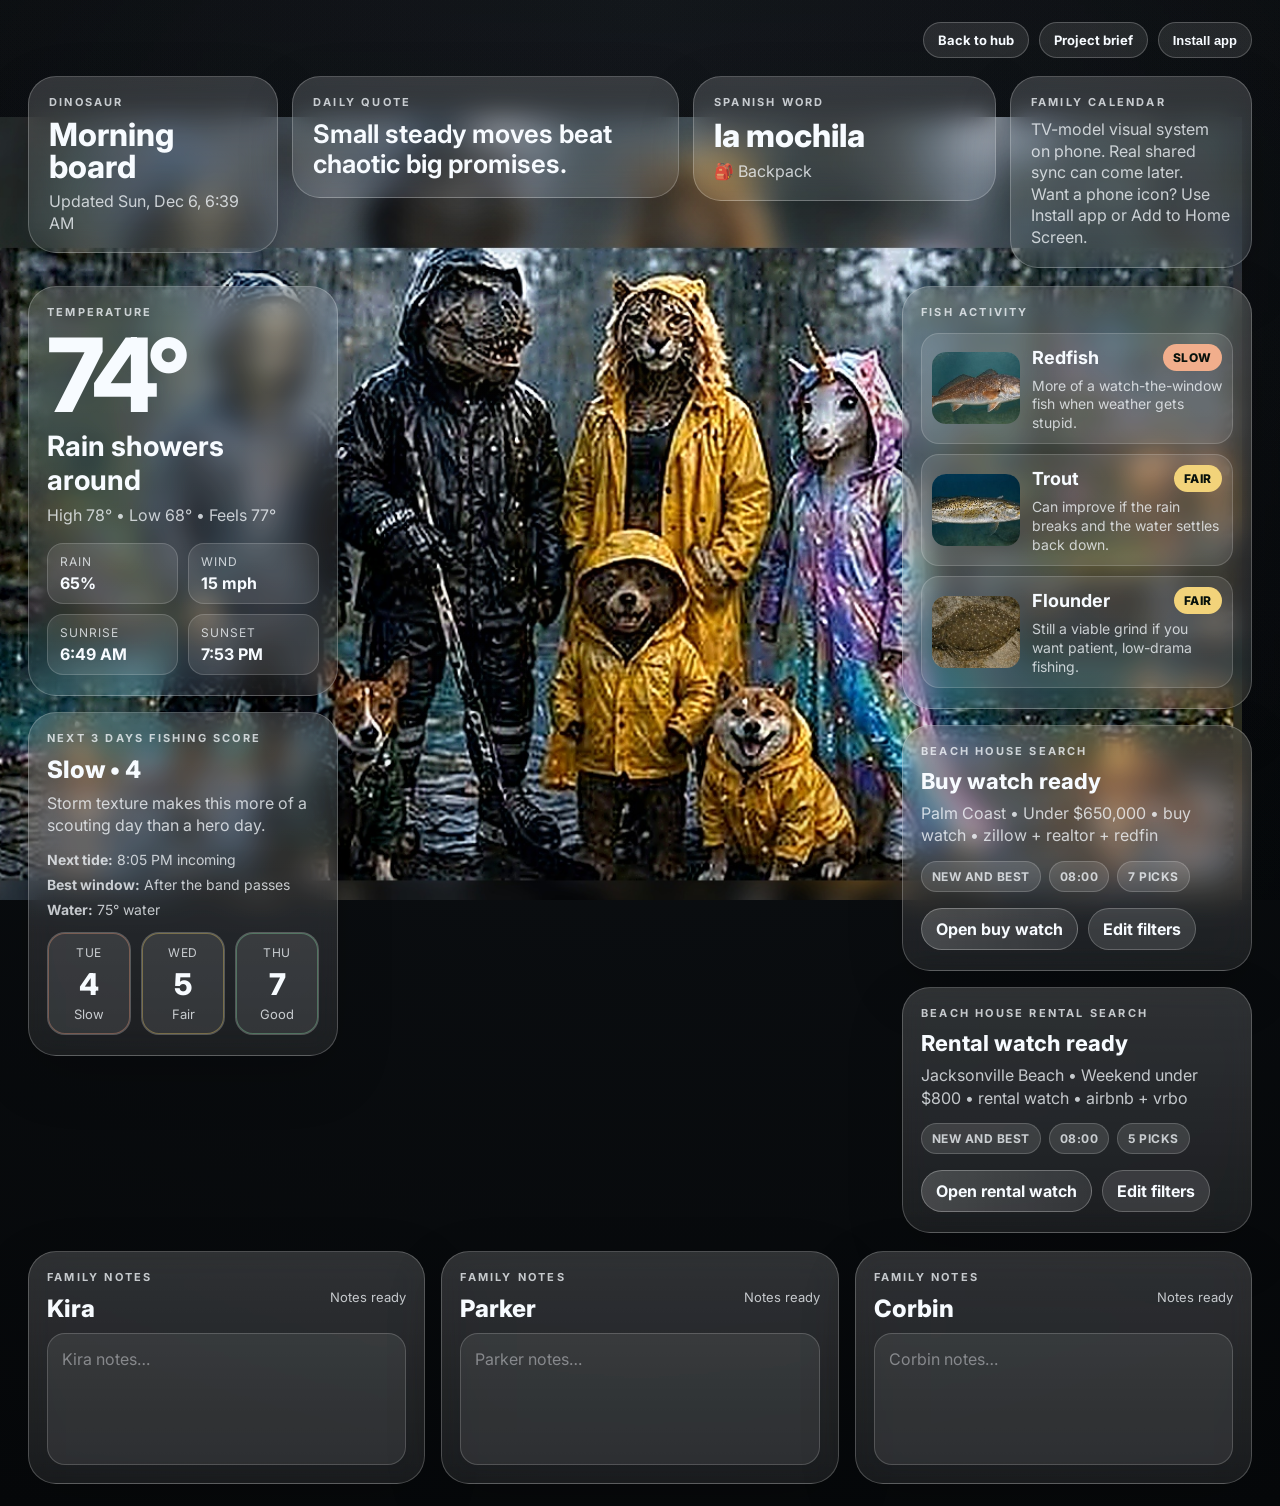
==== commit 06c42d4a: "Launch mobile live surfaces and installable hub shell" ====
--- a/dinosaur.html
+++ b/dinosaur.html
@@ -10,6 +10,9 @@
   <meta name="apple-mobile-web-app-title" content="Dinosaur">
   <meta name="mobile-web-app-capable" content="yes">
   <meta name="description" content="Dinosaur is Drake's clean fullscreen family dashboard, ported to phone with the same TV model visual system.">
+  <link rel="manifest" href="./manifest.webmanifest">
+  <link rel="apple-touch-icon" href="./assets/icons/icon-180.png">
+  <link rel="icon" type="image/png" sizes="192x192" href="./assets/icons/icon-192.png">
   <link rel="preconnect" href="https://fonts.googleapis.com">
   <link rel="preconnect" href="https://fonts.gstatic.com" crossorigin>
   <link href="https://fonts.googleapis.com/css2?family=Inter:wght@400;500;600;700;800&display=swap" rel="stylesheet">
@@ -463,6 +466,7 @@
     <div class="top-actions">
       <a class="top-link" href="./index.html">Back to hub</a>
       <a class="top-link" href="./project.html?idea=dinosaur-dashboard">Project brief</a>
+      <button class="top-link" type="button" data-install-button>Install app</button>
     </div>
 
     <section class="topband">
@@ -483,6 +487,7 @@
       <article class="calendar-card glass">
         <div class="section-kicker">Family calendar</div>
         <div id="calendar-copy" class="calendar-copy">Dinner and family rhythm live here until calendar sync exists.</div>
+        <div class="calendar-copy" data-install-copy>Want a phone icon? Tap Install app or Add to Home Screen.</div>
       </article>
     </section>
 
@@ -606,6 +611,7 @@
       </div>
     </div>
   </div>
+  <script src="./assets/site.js"></script>
   <script type="module" src="./assets/dinosaur.js?v=tv-port-20260428"></script>
 </body>
 </html>
